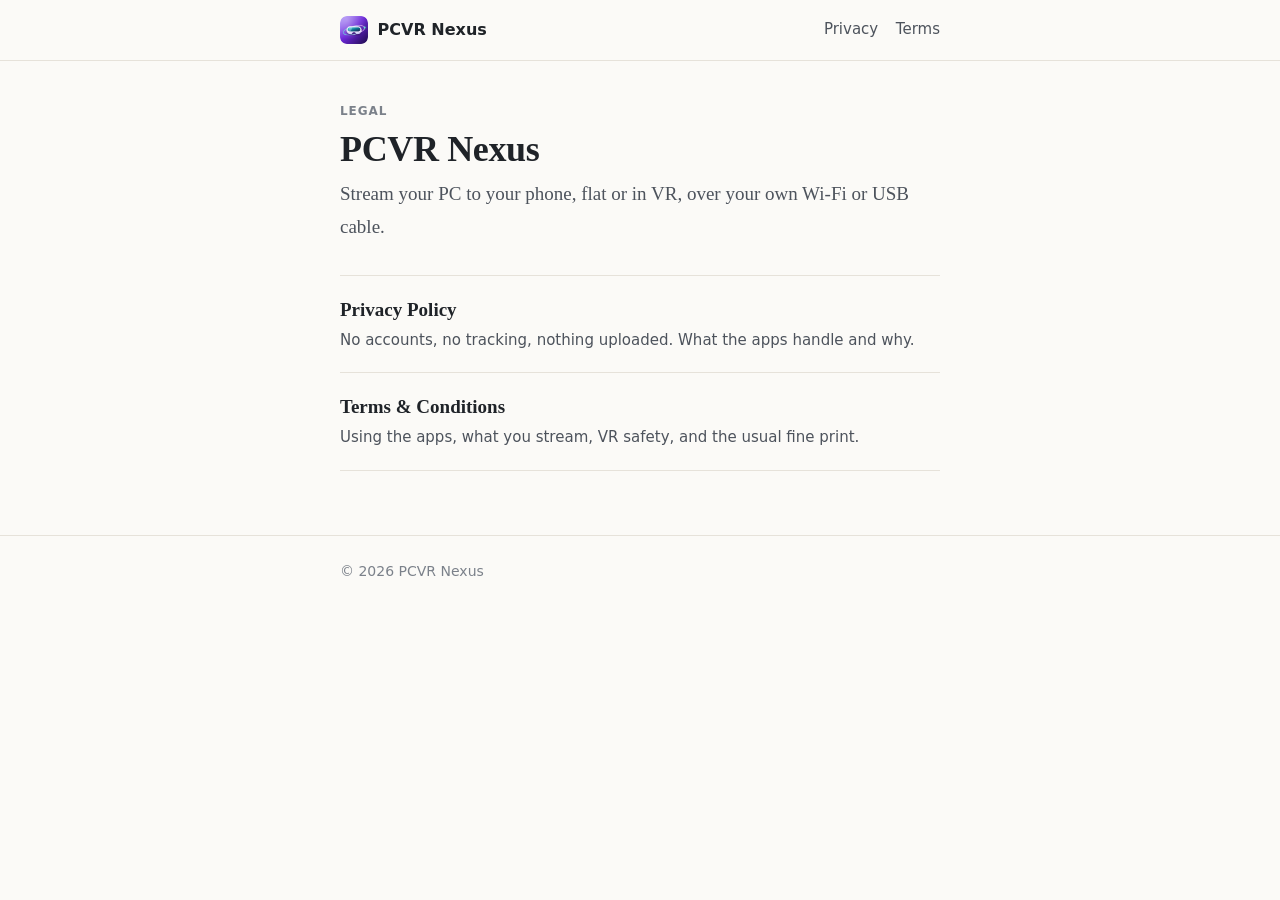
==== index.html @ 74814812 "Add files via upload" ====
<!DOCTYPE html>
<html lang="en">
<head>
  <meta charset="utf-8">
  <meta name="viewport" content="width=device-width, initial-scale=1">
  <title>PCVR Nexus · Legal</title>
  <meta name="description" content="Privacy Policy and Terms & Conditions for PCVR Nexus.">
  <link rel="icon" type="image/png" href="img/favicon.png">
  <link rel="stylesheet" href="css/style.css">
  <script src="js/main.js" defer></script>
</head>
<body>
  <header class="site-header">
    <div class="inner">
      <a class="brand" href="index.html"><img src="img/logo.png" alt="">PCVR Nexus</a>
      <nav class="site-nav" aria-label="Documents">
        <a href="privacy.html">Privacy</a>
        <a href="terms.html">Terms</a>
      </nav>
    </div>
  </header>

  <main>
    <p class="doc-kicker">Legal</p>
    <h1>PCVR Nexus</h1>
    <p class="lede">Stream your PC to your phone, flat or in VR, over your own Wi‑Fi or USB cable.</p>

    <ul class="doc-list">
      <li>
        <a href="privacy.html">
          <strong>Privacy Policy</strong>
          <span>No accounts, no tracking, nothing uploaded. What the apps handle and why.</span>
        </a>
      </li>
      <li>
        <a href="terms.html">
          <strong>Terms &amp; Conditions</strong>
          <span>Using the apps, what you stream, VR safety, and the usual fine print.</span>
        </a>
      </li>
    </ul>
  </main>

  <footer class="site-footer">
    <div class="inner">
      <span>© <span data-year>2026</span> PCVR Nexus</span>
    </div>
  </footer>
</body>
</html>
---- css/style.css ----
/* PCVR Nexus — legal pages. A plain reading layout: one column, a book-like serif for the text,
   a sans for the interface bits, and nothing that moves. */

:root {
  --paper: #fbfaf7;
  --ink: #1f2328;
  --ink-soft: #4d535c;
  --ink-faint: #7b818a;
  --rule: #e6e2da;
  --panel: #f3f0ea;
  --accent: #6d28d9;
  --accent-ink: #5b21b6;
  --mark: #fff4c2;

  --serif: "Charter", "Bitstream Charter", "Iowan Old Style", "Sitka Text", Cambria, Georgia, serif;
  --sans: system-ui, -apple-system, "Segoe UI", Roboto, "Helvetica Neue", Arial, sans-serif;

  --measure: 40rem;
}

* { box-sizing: border-box; }

html {
  background: var(--paper);
  color: var(--ink);
  -webkit-text-size-adjust: 100%;
  scroll-padding-top: 1.5rem;
}

body {
  margin: 0;
  font: 1.0625rem/1.7 var(--serif);
  background: var(--paper);
}

a { color: var(--accent-ink); text-underline-offset: 0.18em; text-decoration-thickness: 1px; }
a:hover { color: var(--accent); }
a:focus-visible { outline: 2px solid var(--accent); outline-offset: 2px; border-radius: 2px; }

/* ---- Site header ---- */
.site-header {
  border-bottom: 1px solid var(--rule);
}
.site-header .inner {
  max-width: var(--measure);
  margin: 0 auto;
  padding: 1rem 1.25rem;
  display: flex;
  align-items: center;
  gap: 1rem;
  font-family: var(--sans);
}
.brand {
  display: flex;
  align-items: center;
  gap: 0.6rem;
  color: var(--ink);
  text-decoration: none;
  font-weight: 600;
  font-size: 1rem;
}
.brand img { width: 28px; height: 28px; border-radius: 7px; }
.site-nav { margin-left: auto; display: flex; gap: 1.1rem; font-size: 0.9375rem; }
.site-nav a { color: var(--ink-soft); text-decoration: none; }
.site-nav a:hover { color: var(--ink); }
.site-nav a[aria-current="page"] { color: var(--ink); box-shadow: inset 0 -2px 0 var(--accent); }

/* ---- Document ---- */
main {
  max-width: var(--measure);
  margin: 0 auto;
  padding: 2.75rem 1.25rem 4rem;
}

.doc-kicker {
  font: 600 0.75rem/1 var(--sans);
  letter-spacing: 0.08em;
  text-transform: uppercase;
  color: var(--ink-faint);
  margin: 0 0 0.75rem;
}

h1 {
  font: 600 2.25rem/1.15 var(--serif);
  letter-spacing: -0.01em;
  margin: 0 0 0.5rem;
}

.doc-meta {
  font: 0.875rem/1.5 var(--sans);
  color: var(--ink-faint);
  margin: 0 0 2rem;
}

.lede { font-size: 1.1875rem; color: var(--ink-soft); margin: 0 0 2rem; }

/* "In short" box */
.summary {
  background: var(--panel);
  border-left: 3px solid var(--accent);
  padding: 1.1rem 1.35rem 1.1rem 1.25rem;
  margin: 0 0 2.25rem;
  border-radius: 0 6px 6px 0;
}
.summary h2 {
  font: 600 0.8125rem/1 var(--sans);
  letter-spacing: 0.06em;
  text-transform: uppercase;
  color: var(--ink-soft);
  margin: 0 0 0.75rem;
  counter-increment: none;
}
.summary h2::before { content: none; }
.summary ul { margin: 0; padding-left: 1.1rem; }
.summary li { margin: 0.3rem 0; }

/* Contents (filled in by js/main.js from the section headings) */
.toc {
  font-family: var(--sans);
  font-size: 0.9375rem;
  margin: 0 0 2.5rem;
  padding: 0 0 1.75rem;
  border-bottom: 1px solid var(--rule);
}
.toc[hidden] { display: none; }
.toc-title {
  font: 600 0.75rem/1 var(--sans);
  letter-spacing: 0.08em;
  text-transform: uppercase;
  color: var(--ink-faint);
  margin: 0 0 0.85rem;
}
.toc ol {
  margin: 0;
  padding: 0;
  list-style: none;
  columns: 2;
  column-gap: 2rem;
}
.toc li { margin: 0 0 0.4rem; break-inside: avoid; }
.toc a { color: var(--ink-soft); text-decoration: none; }
.toc a:hover { color: var(--accent-ink); text-decoration: underline; }
.toc .num { color: var(--ink-faint); font-variant-numeric: tabular-nums; margin-right: 0.4rem; }

/* Numbered sections */
.doc { counter-reset: section; }
.doc h2 {
  counter-increment: section;
  font: 600 1.375rem/1.3 var(--serif);
  margin: 2.75rem 0 0.75rem;
  position: relative;
}
.doc h2::before {
  content: counter(section) ".";
  font-family: var(--sans);
  font-size: 0.95rem;
  font-weight: 600;
  color: var(--ink-faint);
  margin-right: 0.55rem;
  font-variant-numeric: tabular-nums;
}
.doc h3 {
  font: 600 1.0625rem/1.4 var(--sans);
  margin: 1.75rem 0 0.4rem;
}
.doc p, .doc ul, .doc ol, .doc dl { margin: 0 0 1rem; }
.doc ul, .doc ol { padding-left: 1.25rem; }
.doc li { margin: 0.35rem 0; }
.doc li::marker { color: var(--ink-faint); }

/* Heading link that appears on hover ("#") */
.anchor {
  font-family: var(--sans);
  font-weight: 400;
  color: var(--ink-faint);
  text-decoration: none;
  margin-left: 0.4rem;
  opacity: 0;
  transition: opacity 0.15s;
}
.doc h2:hover .anchor, .anchor:focus { opacity: 1; }

/* Definition list used for "what the app handles" and permissions */
dl.facts { border-top: 1px solid var(--rule); }
dl.facts > div {
  display: grid;
  grid-template-columns: 11rem 1fr;
  gap: 1rem;
  padding: 0.85rem 0;
  border-bottom: 1px solid var(--rule);
}
dl.facts dt { font: 600 0.9375rem/1.5 var(--sans); }
dl.facts dd { margin: 0; }

.note {
  font: 0.9375rem/1.6 var(--sans);
  color: var(--ink-soft);
  background: var(--panel);
  padding: 0.8rem 1rem;
  border-radius: 6px;
}

/* Placeholders the owner must fill in before publishing */
mark.todo {
  background: var(--mark);
  color: inherit;
  padding: 0 0.2em;
  border-radius: 2px;
}

code {
  font: 0.875em/1 ui-monospace, "Cascadia Mono", Consolas, monospace;
  background: var(--panel);
  padding: 0.1em 0.35em;
  border-radius: 4px;
  overflow-wrap: anywhere;
}

/* Index page list */
.doc-list { list-style: none; padding: 0; margin: 2rem 0 0; border-top: 1px solid var(--rule); }
.doc-list li { border-bottom: 1px solid var(--rule); }
.doc-list a {
  display: block;
  padding: 1.1rem 0;
  text-decoration: none;
  color: var(--ink);
}
.doc-list a strong { display: block; font-size: 1.1875rem; font-weight: 600; }
.doc-list a span { font: 0.9375rem/1.5 var(--sans); color: var(--ink-soft); }
.doc-list a:hover strong { color: var(--accent-ink); }

/* ---- Footer ---- */
.site-footer {
  border-top: 1px solid var(--rule);
  font: 0.875rem/1.6 var(--sans);
  color: var(--ink-faint);
}
.site-footer .inner {
  max-width: var(--measure);
  margin: 0 auto;
  padding: 1.5rem 1.25rem 2.5rem;
  display: flex;
  flex-wrap: wrap;
  gap: 0.5rem 1.25rem;
}
.site-footer a { color: var(--ink-soft); }
.back-to-top { margin-left: auto; }

/* ---- Small screens ---- */
@media (max-width: 600px) {
  body { font-size: 1rem; }
  main { padding-top: 2rem; }
  h1 { font-size: 1.85rem; }
  .toc ol { columns: 1; }
  dl.facts > div { grid-template-columns: 1fr; gap: 0.2rem; }
  .site-nav { gap: 0.9rem; }
  .back-to-top { margin-left: 0; }
}

/* ---- Print: plain black on white, show link targets ---- */
@media print {
  html, body { background: #fff; color: #000; }
  .site-header, .site-footer, .toc, .anchor { display: none; }
  main { padding: 0; max-width: none; }
  .summary, .note { background: none; border: 1px solid #999; }
  .doc a[href^="http"]::after { content: " (" attr(href) ")"; font-size: 0.85em; }
}
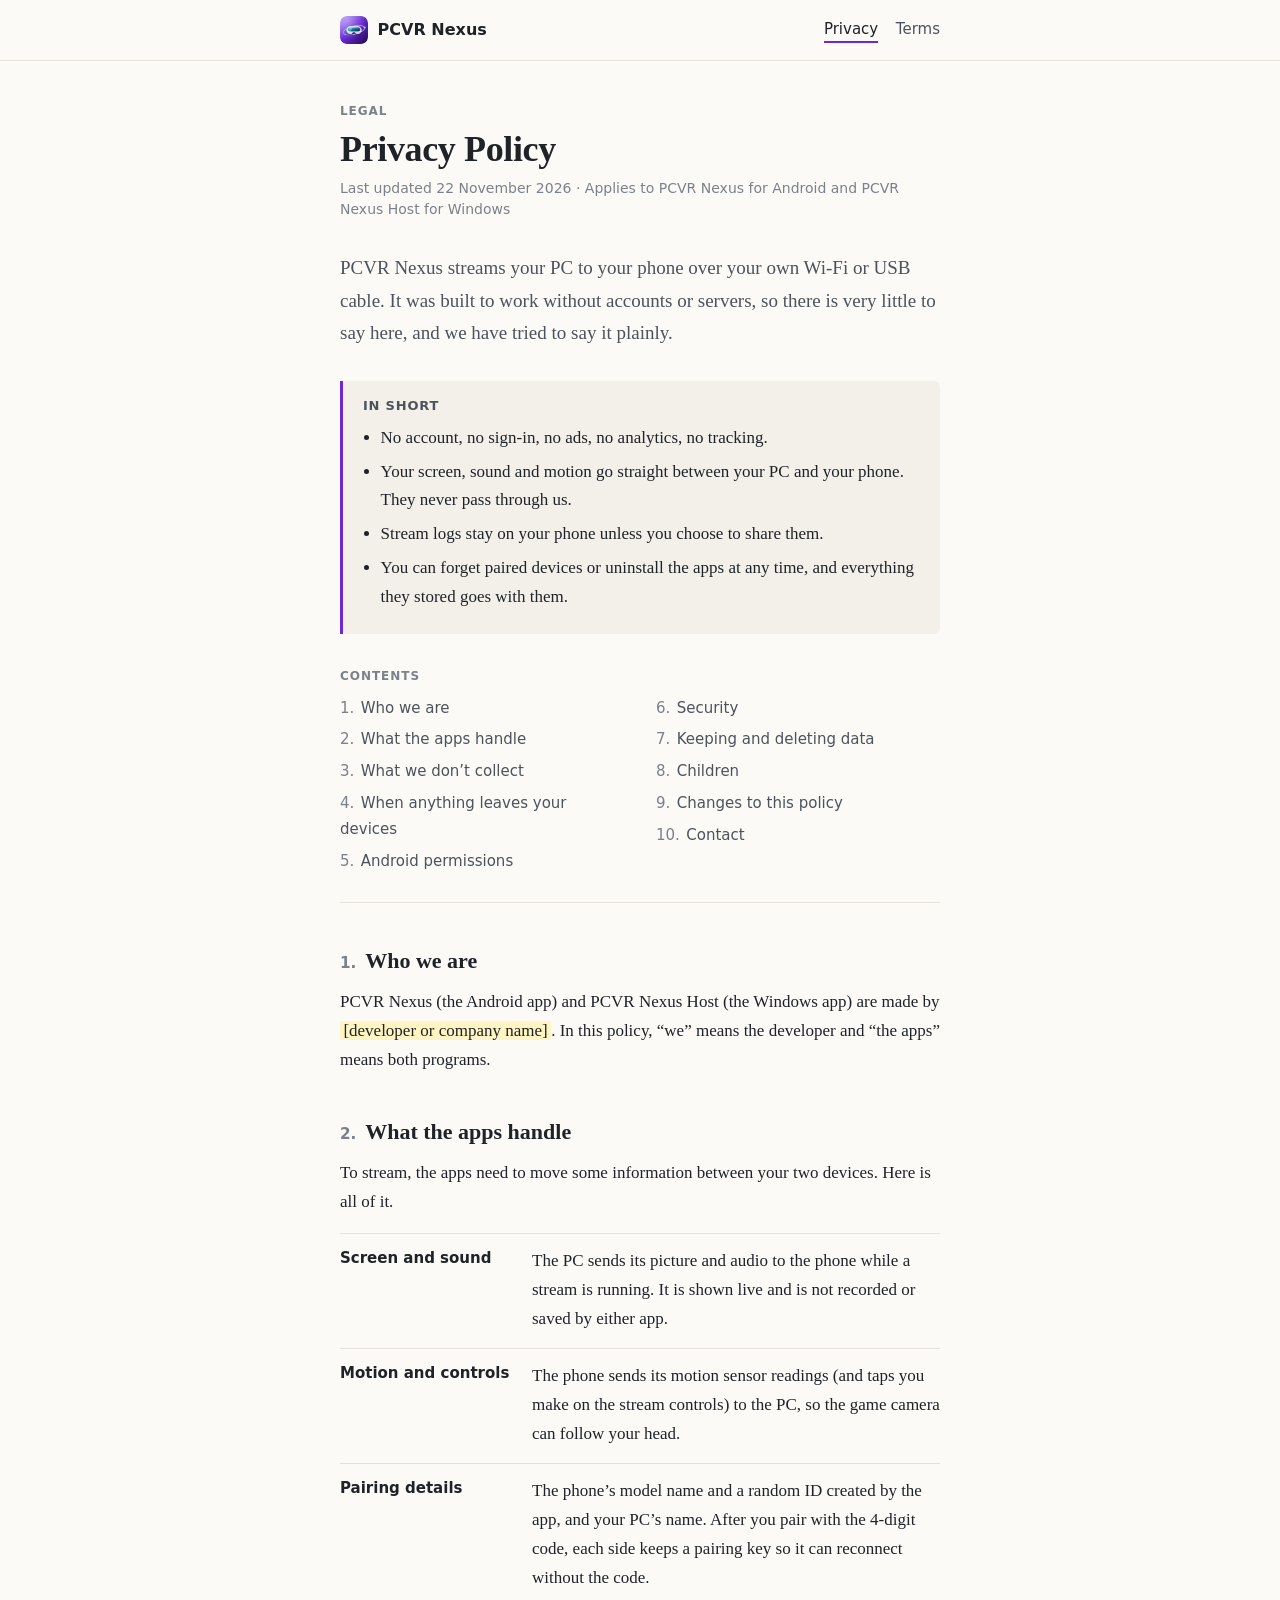
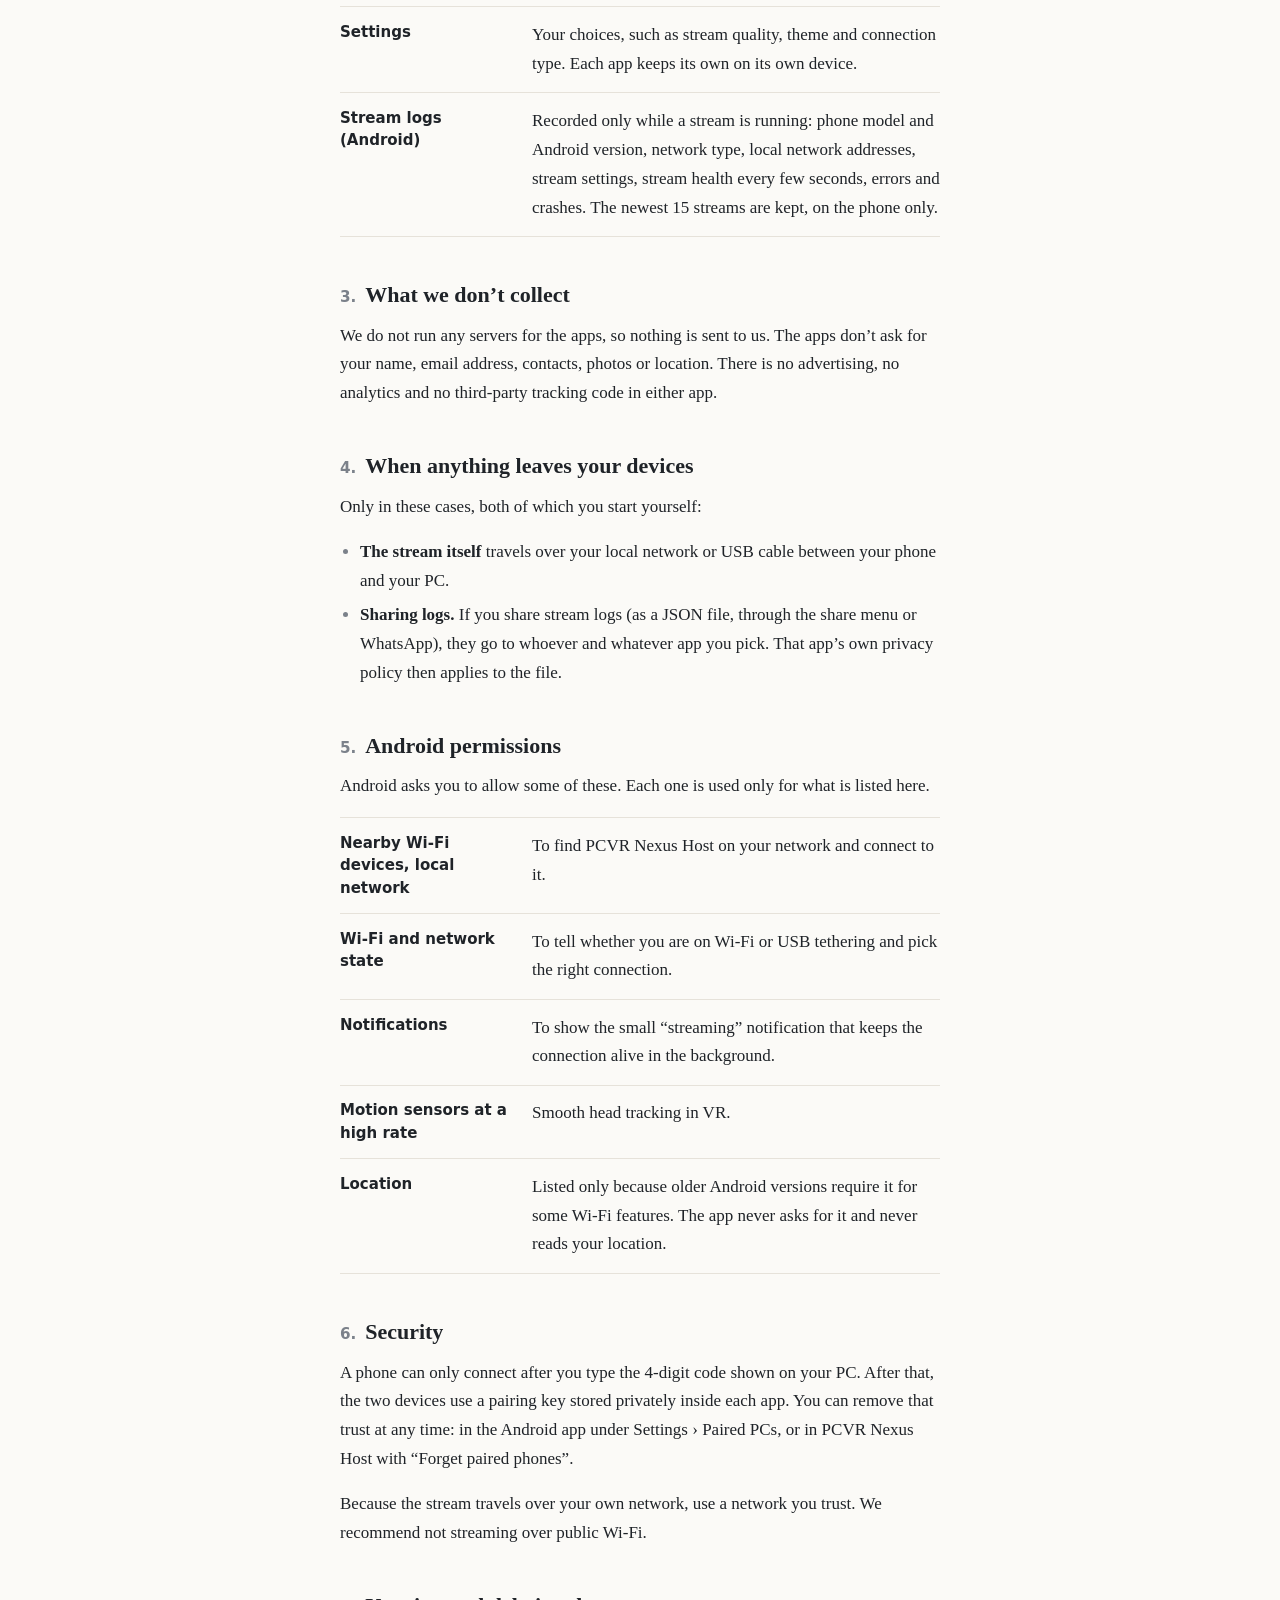
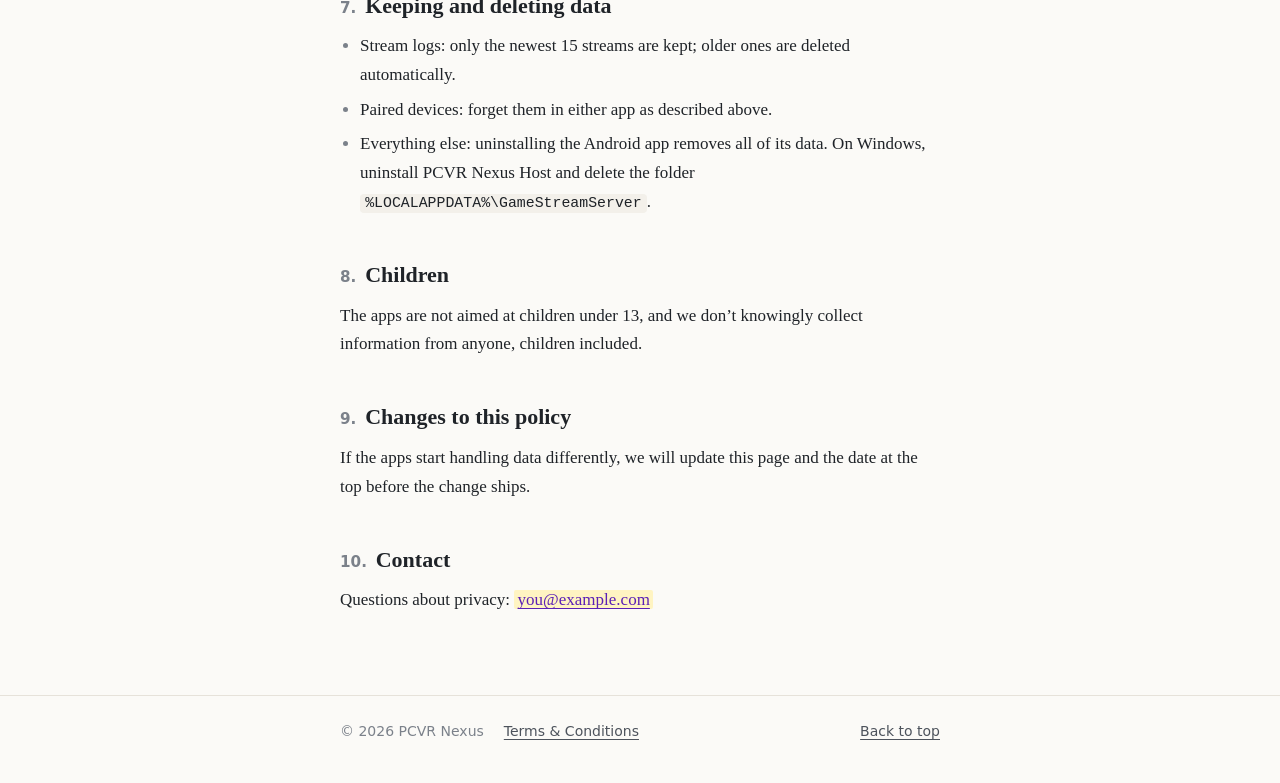
==== commit 7895f7ad: "Add files via upload" ====
--- a/index.html
+++ b/index.html
@@ -3,48 +3,17 @@
 <head>
   <meta charset="utf-8">
   <meta name="viewport" content="width=device-width, initial-scale=1">
-  <title>PCVR Nexus · Legal</title>
-  <meta name="description" content="Privacy Policy and Terms & Conditions for PCVR Nexus.">
+  <title>PCVR Nexus · Privacy Policy</title>
+  <!-- The site opens on the Privacy Policy. A meta refresh works everywhere, even without JS. -->
+  <meta http-equiv="refresh" content="0; url=privacy.html">
+  <link rel="canonical" href="privacy.html">
+  <meta name="robots" content="noindex">
   <link rel="icon" type="image/png" href="img/favicon.png">
   <link rel="stylesheet" href="css/style.css">
-  <script src="js/main.js" defer></script>
 </head>
 <body>
-  <header class="site-header">
-    <div class="inner">
-      <a class="brand" href="index.html"><img src="img/logo.png" alt="">PCVR Nexus</a>
-      <nav class="site-nav" aria-label="Documents">
-        <a href="privacy.html">Privacy</a>
-        <a href="terms.html">Terms</a>
-      </nav>
-    </div>
-  </header>
-
   <main>
-    <p class="doc-kicker">Legal</p>
-    <h1>PCVR Nexus</h1>
-    <p class="lede">Stream your PC to your phone, flat or in VR, over your own Wi‑Fi or USB cable.</p>
-
-    <ul class="doc-list">
-      <li>
-        <a href="privacy.html">
-          <strong>Privacy Policy</strong>
-          <span>No accounts, no tracking, nothing uploaded. What the apps handle and why.</span>
-        </a>
-      </li>
-      <li>
-        <a href="terms.html">
-          <strong>Terms &amp; Conditions</strong>
-          <span>Using the apps, what you stream, VR safety, and the usual fine print.</span>
-        </a>
-      </li>
-    </ul>
+    <p class="lede">Opening the <a href="privacy.html">Privacy Policy</a>…</p>
   </main>
-
-  <footer class="site-footer">
-    <div class="inner">
-      <span>© <span data-year>2026</span> PCVR Nexus</span>
-    </div>
-  </footer>
 </body>
 </html>
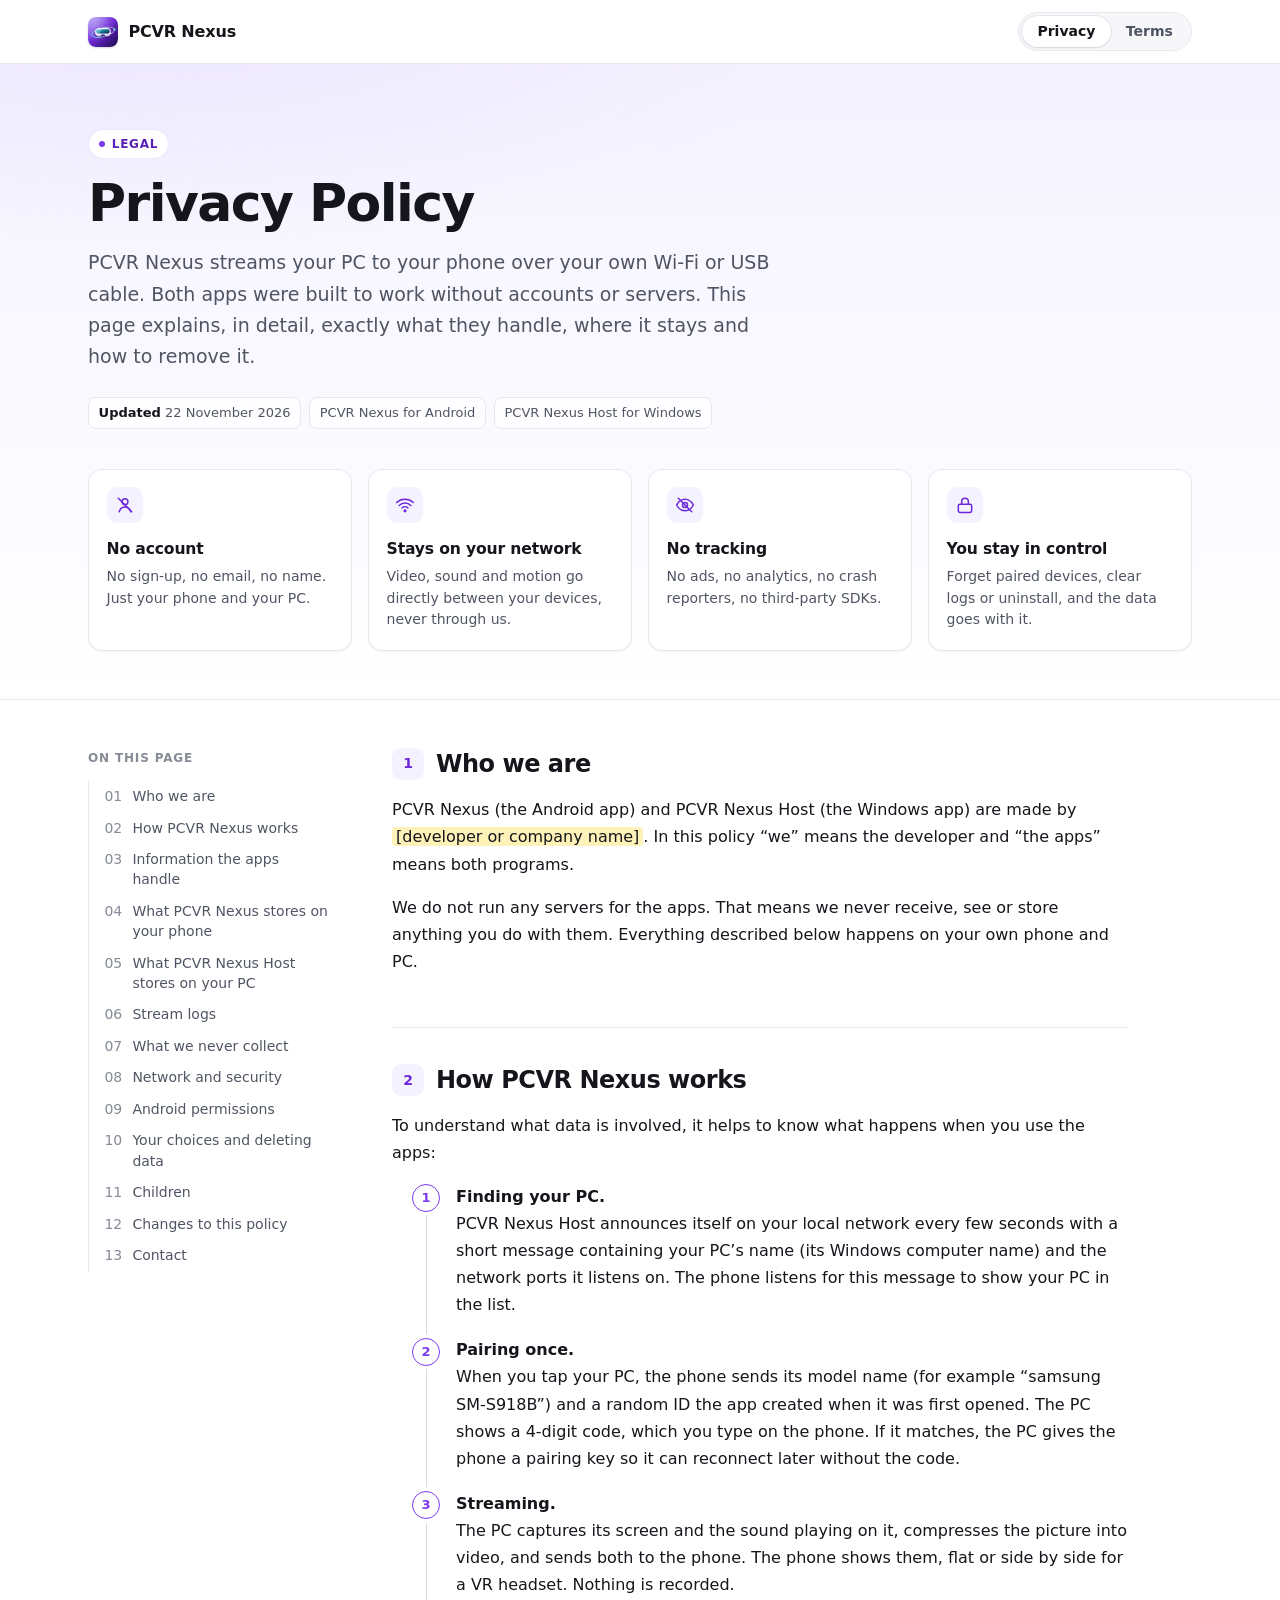
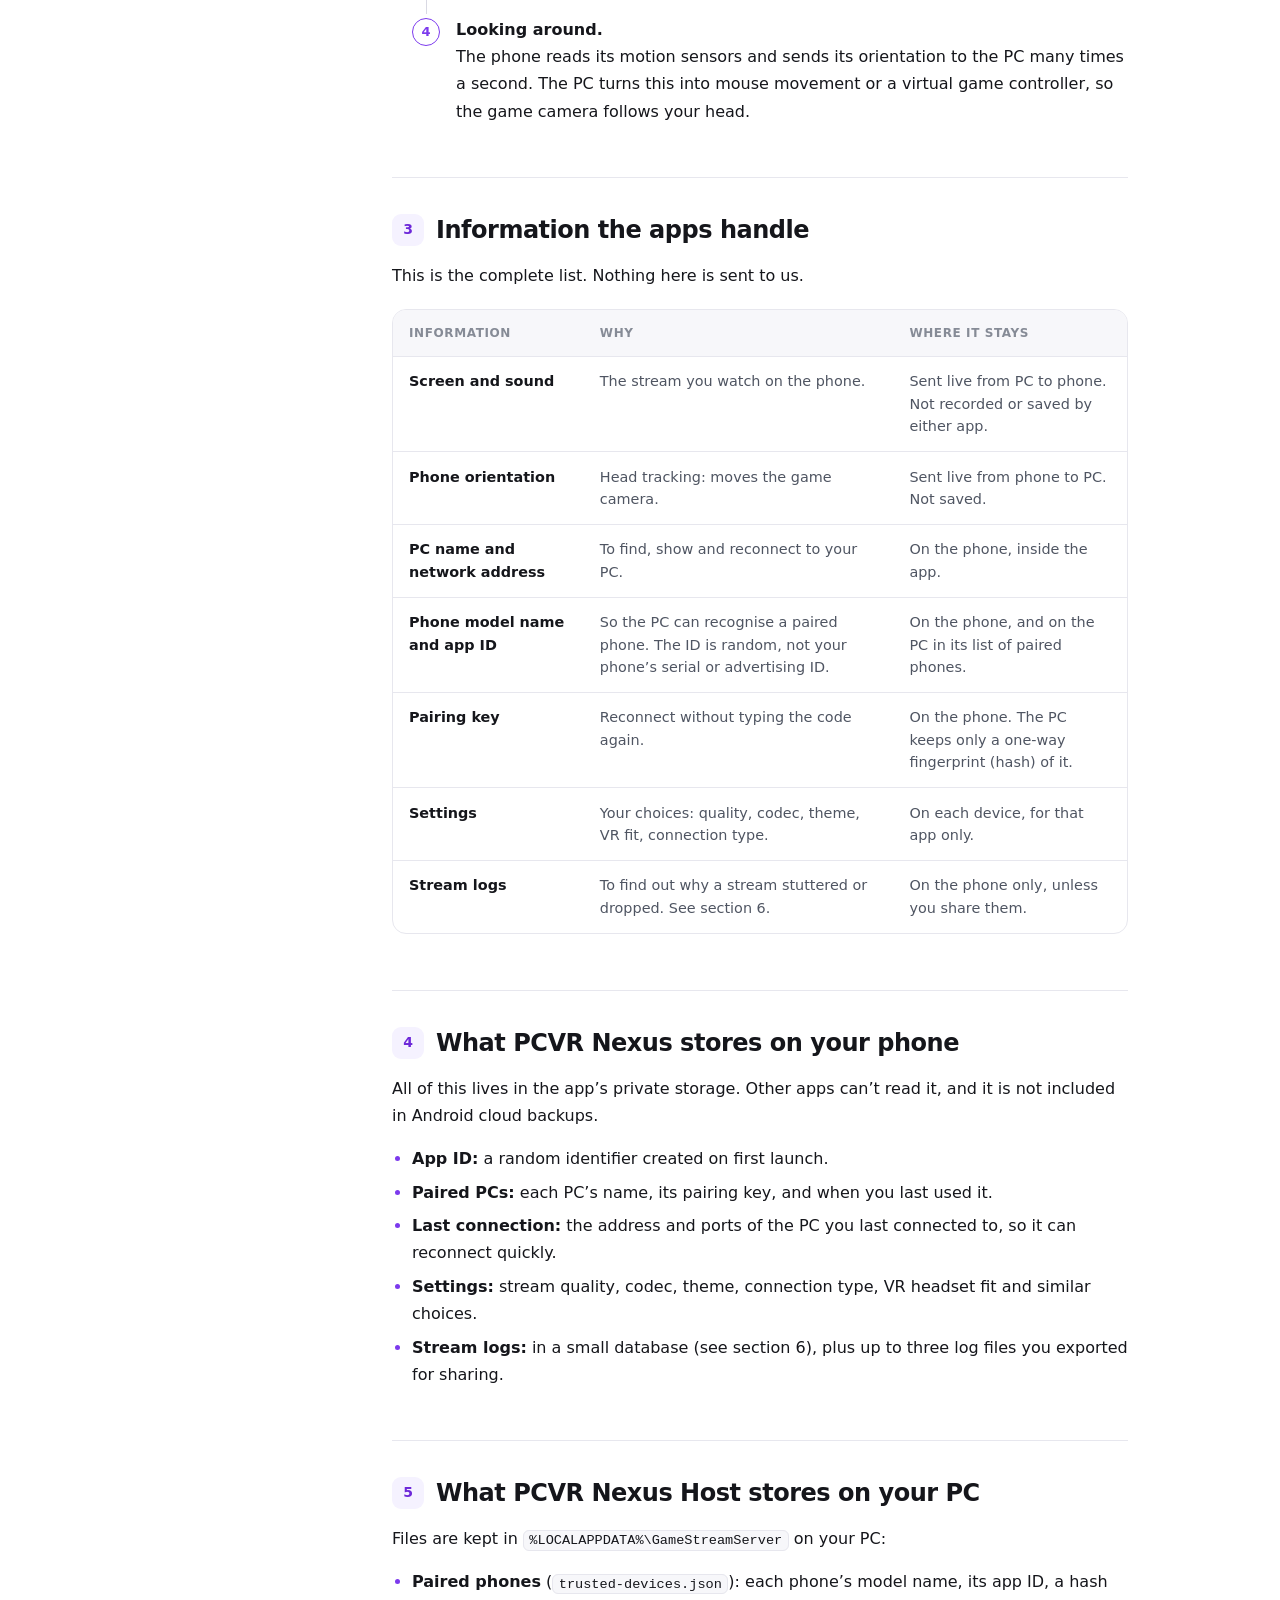
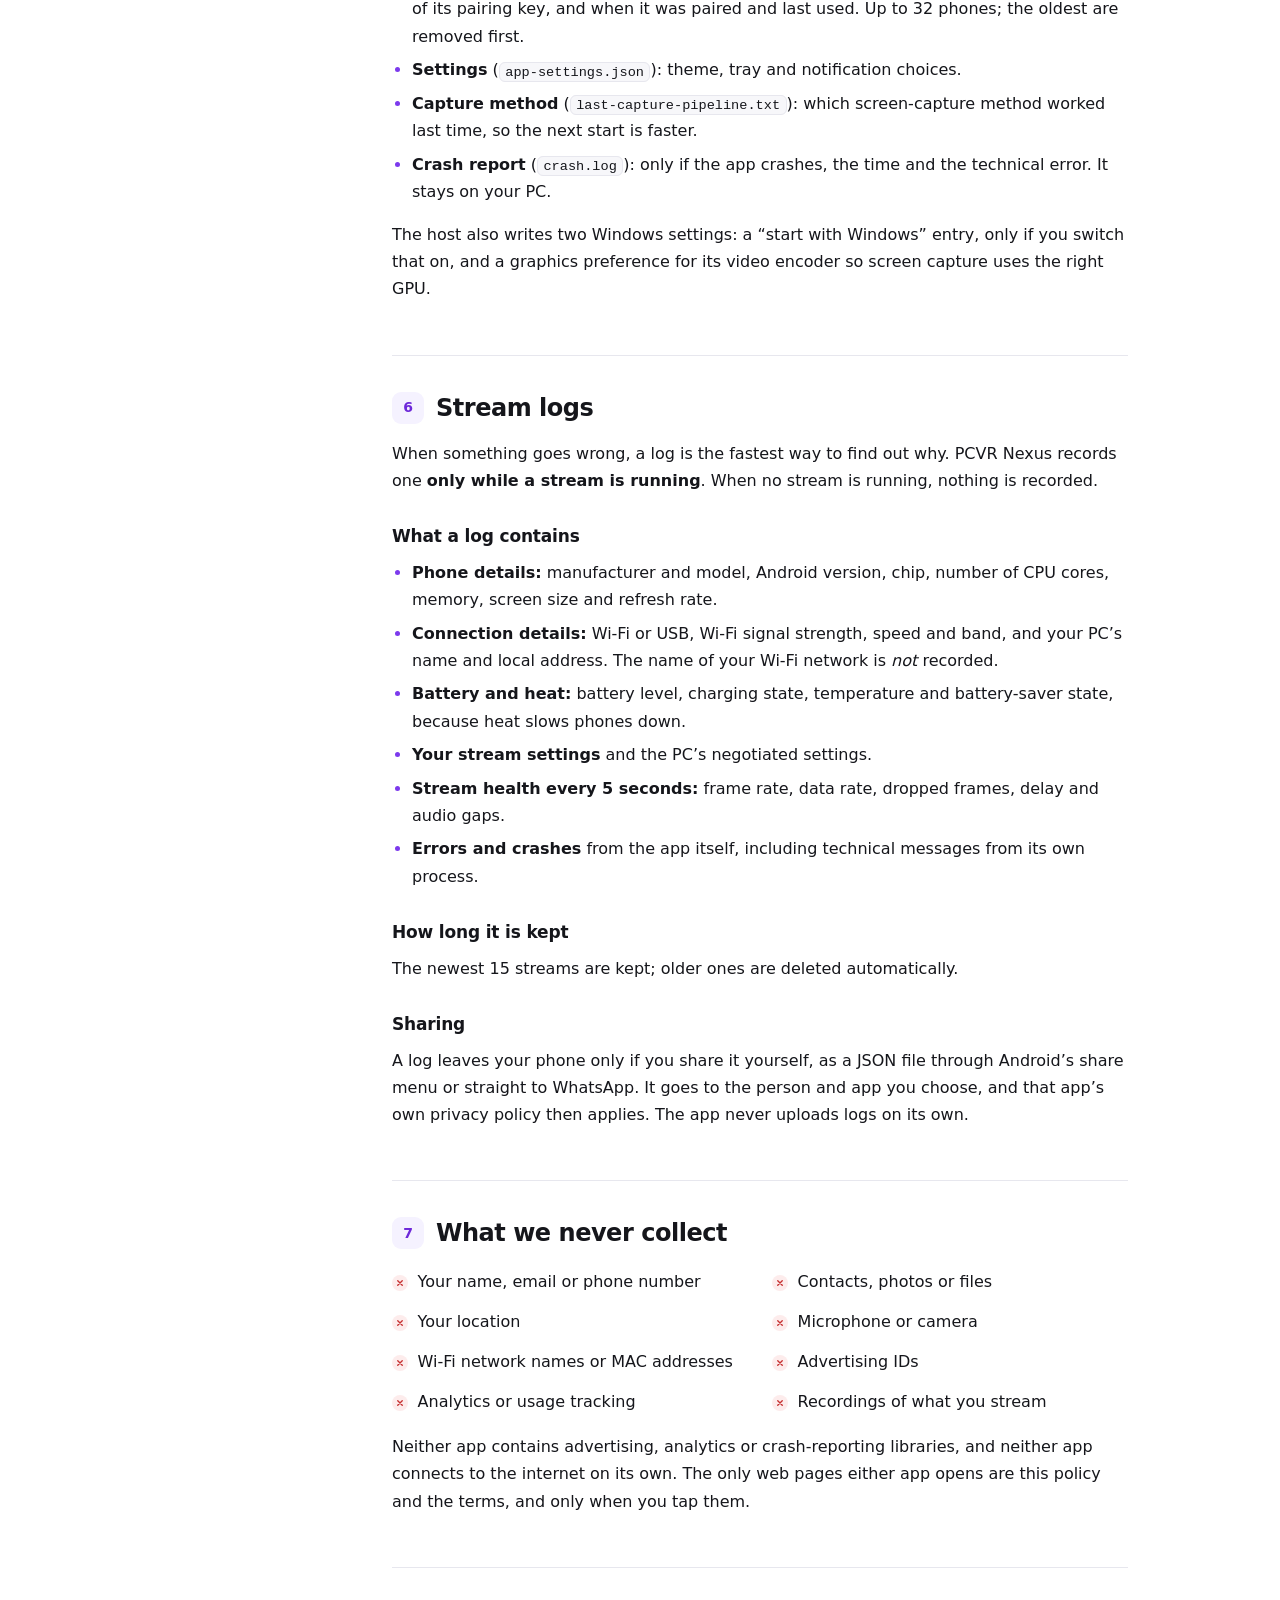
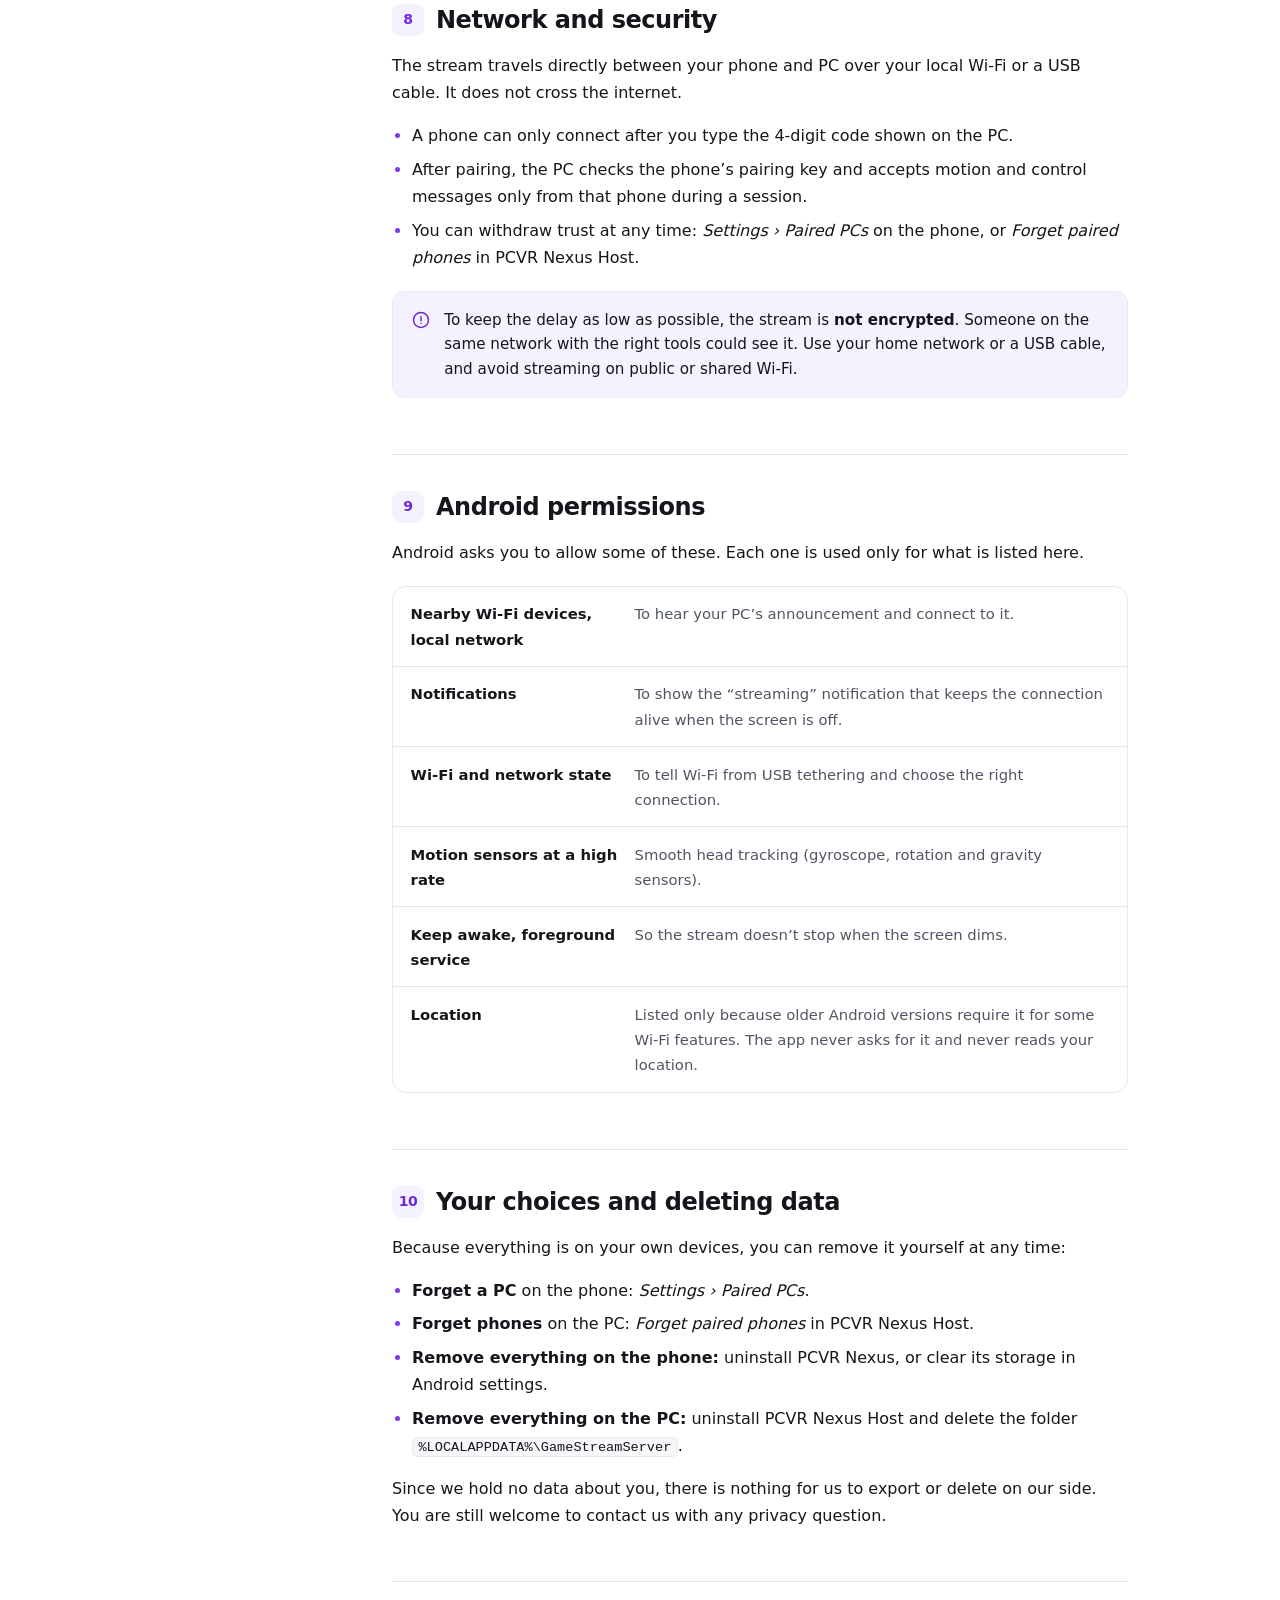
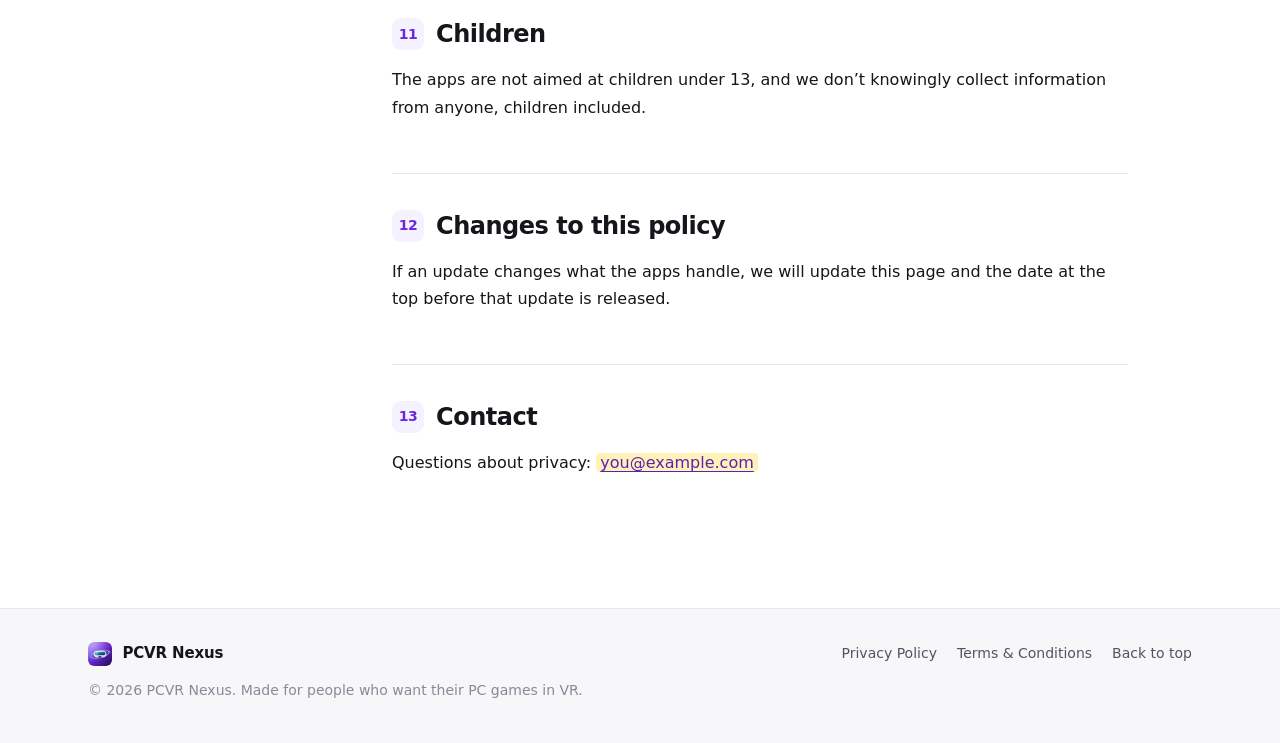
==== commit c1d9847b: "Add files via upload" ====
--- a/index.html
+++ b/index.html
@@ -9,7 +9,7 @@
   <link rel="canonical" href="privacy.html">
   <meta name="robots" content="noindex">
   <link rel="icon" type="image/png" href="img/favicon.png">
-  <link rel="stylesheet" href="css/style.css">
+  <link rel="stylesheet" href="css/style.css?v=2">
 </head>
 <body>
   <main>
--- a/css/style.css
+++ b/css/style.css
@@ -1,267 +1,472 @@
-/* PCVR Nexus — legal pages. A plain reading layout: one column, a book-like serif for the text,
-   a sans for the interface bits, and nothing that moves. */
+/* PCVR Nexus — Privacy Policy & Terms.
+   White, calm and readable: a soft tinted hero, key points as cards, a sticky "On this page"
+   column on wide screens, and tables that turn into stacked cards on phones. System fonts only
+   (no web-font requests, which suits a privacy page). */
 
 :root {
-  --paper: #fbfaf7;
-  --ink: #1f2328;
-  --ink-soft: #4d535c;
-  --ink-faint: #7b818a;
-  --rule: #e6e2da;
-  --panel: #f3f0ea;
+  --bg: #ffffff;
+  --bg-soft: #f7f7fa;
+  --tint: #f5f2ff;
+  --tint-strong: #ece6ff;
+  --ink: #15161b;
+  --ink-2: #4f5562;
+  --ink-3: #868b96;
+  --line: #e7e7ee;
+  --line-strong: #d9d9e3;
   --accent: #6d28d9;
+  --accent-2: #7c3aed;
   --accent-ink: #5b21b6;
-  --mark: #fff4c2;
-
-  --serif: "Charter", "Bitstream Charter", "Iowan Old Style", "Sitka Text", Cambria, Georgia, serif;
-  --sans: system-ui, -apple-system, "Segoe UI", Roboto, "Helvetica Neue", Arial, sans-serif;
-
-  --measure: 40rem;
-}
-
-* { box-sizing: border-box; }
+  --amber-bg: #fff8eb;
+  --amber-line: #f3dcae;
+  --amber-ink: #7a4b05;
+  --todo: #fff2b8;
+
+  --sans: "Inter", system-ui, -apple-system, "Segoe UI", Roboto, "Helvetica Neue", Arial, sans-serif;
+  --mono: ui-monospace, "Cascadia Mono", "SF Mono", Consolas, monospace;
+
+  --wrap: 72rem;
+  --radius: 14px;
+  --header-h: 64px;
+}
+
+*, *::before, *::after { box-sizing: border-box; }
 
 html {
-  background: var(--paper);
+  background: var(--bg);
   color: var(--ink);
   -webkit-text-size-adjust: 100%;
-  scroll-padding-top: 1.5rem;
-}
+  scroll-padding-top: calc(var(--header-h) + 20px);
+  scroll-behavior: smooth;
+}
+@media (prefers-reduced-motion: reduce) { html { scroll-behavior: auto; } }
 
 body {
   margin: 0;
-  font: 1.0625rem/1.7 var(--serif);
-  background: var(--paper);
-}
-
-a { color: var(--accent-ink); text-underline-offset: 0.18em; text-decoration-thickness: 1px; }
+  font: 400 1rem/1.7 var(--sans);
+  background: var(--bg);
+  -webkit-font-smoothing: antialiased;
+}
+
+a { color: var(--accent-ink); text-decoration-thickness: 1px; text-underline-offset: 0.2em; }
 a:hover { color: var(--accent); }
-a:focus-visible { outline: 2px solid var(--accent); outline-offset: 2px; border-radius: 2px; }
-
-/* ---- Site header ---- */
+:focus-visible { outline: 2px solid var(--accent-2); outline-offset: 2px; border-radius: 4px; }
+
+.wrap { max-width: var(--wrap); margin: 0 auto; padding: 0 1.5rem; }
+
+/* ---------- Header ---------- */
 .site-header {
-  border-bottom: 1px solid var(--rule);
-}
-.site-header .inner {
-  max-width: var(--measure);
-  margin: 0 auto;
-  padding: 1rem 1.25rem;
+  position: sticky;
+  top: 0;
+  z-index: 10;
+  height: var(--header-h);
+  background: rgba(255, 255, 255, 0.94);
+  border-bottom: 1px solid var(--line);
+}
+.header-inner { height: 100%; display: flex; align-items: center; gap: 1rem; }
+
+.brand {
+  display: inline-flex;
+  align-items: center;
+  gap: 0.65rem;
+  color: var(--ink);
+  text-decoration: none;
+  font-weight: 650;
+  font-size: 1rem;
+  letter-spacing: -0.01em;
+}
+.brand img { width: 30px; height: 30px; border-radius: 8px; box-shadow: 0 1px 2px rgba(20, 10, 60, 0.18); }
+
+/* Privacy | Terms switch */
+.doc-switch {
+  margin-left: auto;
+  display: inline-flex;
+  padding: 3px;
+  background: var(--bg-soft);
+  border: 1px solid var(--line);
+  border-radius: 999px;
+}
+.doc-switch a {
+  padding: 0.35rem 0.95rem;
+  border-radius: 999px;
+  font-size: 0.875rem;
+  font-weight: 550;
+  color: var(--ink-2);
+  text-decoration: none;
+  line-height: 1.4;
+}
+.doc-switch a:hover { color: var(--ink); }
+.doc-switch a[aria-current="page"] {
+  background: var(--bg);
+  color: var(--ink);
+  box-shadow: 0 1px 2px rgba(16, 16, 32, 0.08), 0 0 0 1px var(--line);
+}
+
+/* ---------- Hero ---------- */
+.hero {
+  position: relative;
+  border-bottom: 1px solid var(--line);
+  background:
+    radial-gradient(60rem 22rem at 12% -10%, var(--tint-strong) 0%, rgba(236, 230, 255, 0) 70%),
+    linear-gradient(180deg, var(--tint) 0%, var(--bg) 100%);
+  padding: 4rem 0 3rem;
+}
+
+.chip {
+  display: inline-flex;
+  align-items: center;
+  gap: 0.4rem;
+  padding: 0.25rem 0.65rem;
+  border-radius: 999px;
+  background: var(--bg);
+  border: 1px solid var(--tint-strong);
+  color: var(--accent-ink);
+  font-size: 0.75rem;
+  font-weight: 650;
+  letter-spacing: 0.06em;
+  text-transform: uppercase;
+}
+.chip::before {
+  content: "";
+  width: 6px;
+  height: 6px;
+  border-radius: 50%;
+  background: var(--accent-2);
+}
+
+h1 {
+  font-size: clamp(2.2rem, 4.5vw, 3.25rem);
+  line-height: 1.08;
+  letter-spacing: -0.03em;
+  font-weight: 700;
+  margin: 1rem 0 1rem;
+}
+
+.lede {
+  max-width: 44rem;
+  font-size: 1.1875rem;
+  line-height: 1.65;
+  color: var(--ink-2);
+  margin: 0 0 1.5rem;
+}
+
+.meta {
+  list-style: none;
+  padding: 0;
+  margin: 0 0 2.5rem;
+  display: flex;
+  flex-wrap: wrap;
+  gap: 0.5rem;
+}
+.meta li {
+  font-size: 0.8125rem;
+  color: var(--ink-2);
+  background: rgba(255, 255, 255, 0.75);
+  border: 1px solid var(--line);
+  border-radius: 8px;
+  padding: 0.25rem 0.6rem;
+}
+.meta li strong { color: var(--ink); font-weight: 600; }
+
+/* Key points */
+.highlights {
+  list-style: none;
+  padding: 0;
+  margin: 0;
+  display: grid;
+  grid-template-columns: repeat(4, minmax(0, 1fr));
+  gap: 1rem;
+}
+.highlights li {
+  background: var(--bg);
+  border: 1px solid var(--line);
+  border-radius: var(--radius);
+  padding: 1.1rem 1.1rem 1.2rem;
+  box-shadow: 0 1px 2px rgba(16, 16, 32, 0.04);
+}
+.hl-icon {
+  width: 36px;
+  height: 36px;
+  border-radius: 10px;
+  display: grid;
+  place-items: center;
+  background: var(--tint);
+  color: var(--accent);
+  margin-bottom: 0.8rem;
+}
+.hl-icon svg { width: 20px; height: 20px; }
+.highlights strong { display: block; font-size: 0.975rem; font-weight: 650; margin-bottom: 0.2rem; letter-spacing: -0.01em; }
+.highlights li > span:not(.hl-icon) { display: block; font-size: 0.875rem; line-height: 1.55; color: var(--ink-2); }
+
+/* ---------- Body layout ---------- */
+.layout {
+  display: grid;
+  grid-template-columns: 15rem minmax(0, 1fr);
+  gap: 4rem;
+  padding-top: 3rem;
+  padding-bottom: 5rem;
+}
+
+.sidebar { position: relative; }
+.toc {
+  position: sticky;
+  top: calc(var(--header-h) + 1.75rem);
+  max-height: calc(100vh - var(--header-h) - 3rem);
+  overflow-y: auto;
+}
+.toc[hidden] { display: none; }
+.toc-title {
+  font-size: 0.75rem;
+  font-weight: 650;
+  letter-spacing: 0.07em;
+  text-transform: uppercase;
+  color: var(--ink-3);
+  margin: 0 0 0.75rem;
+}
+.toc ol { list-style: none; margin: 0; padding: 0; border-left: 1px solid var(--line); }
+.toc li { margin: 0; }
+.toc a {
+  display: flex;
+  gap: 0.55rem;
+  padding: 0.35rem 0 0.35rem 0.9rem;
+  margin-left: -1px;
+  border-left: 2px solid transparent;
+  color: var(--ink-2);
+  text-decoration: none;
+  font-size: 0.875rem;
+  line-height: 1.45;
+}
+.toc a:hover { color: var(--ink); }
+.toc a[aria-current="true"] { color: var(--accent-ink); border-left-color: var(--accent-2); font-weight: 550; }
+.toc .num { color: var(--ink-3); font-variant-numeric: tabular-nums; min-width: 1.2rem; }
+.toc a[aria-current="true"] .num { color: var(--accent-2); }
+
+/* ---------- Article ---------- */
+.doc { max-width: 46rem; counter-reset: section; }
+.doc > section { padding-bottom: 2.25rem; margin-bottom: 2.25rem; border-bottom: 1px solid var(--line); }
+.doc > section:last-child { border-bottom: 0; margin-bottom: 0; }
+
+.doc h2 {
+  counter-increment: section;
   display: flex;
   align-items: center;
-  gap: 1rem;
-  font-family: var(--sans);
-}
-.brand {
-  display: flex;
-  align-items: center;
-  gap: 0.6rem;
-  color: var(--ink);
+  gap: 0.75rem;
+  font-size: 1.5rem;
+  line-height: 1.25;
+  letter-spacing: -0.02em;
+  font-weight: 700;
+  margin: 0 0 1rem;
+}
+.doc h2::before {
+  content: counter(section);
+  flex: none;
+  width: 2rem;
+  height: 2rem;
+  display: grid;
+  place-items: center;
+  border-radius: 9px;
+  background: var(--tint);
+  color: var(--accent);
+  font-size: 0.875rem;
+  font-weight: 700;
+  font-variant-numeric: tabular-nums;
+}
+.doc h3 {
+  font-size: 1.0625rem;
+  font-weight: 650;
+  letter-spacing: -0.01em;
+  margin: 1.75rem 0 0.5rem;
+}
+.doc p, .doc ul, .doc ol { margin: 0 0 1rem; color: var(--ink); }
+.doc ul, .doc ol { padding-left: 1.25rem; }
+.doc li { margin: 0.4rem 0; }
+.doc li::marker { color: var(--accent-2); }
+.doc strong { font-weight: 650; }
+.muted { color: var(--ink-2); }
+
+.anchor {
+  margin-left: auto;
+  font-weight: 500;
+  font-size: 1rem;
+  color: var(--ink-3);
   text-decoration: none;
-  font-weight: 600;
-  font-size: 1rem;
-}
-.brand img { width: 28px; height: 28px; border-radius: 7px; }
-.site-nav { margin-left: auto; display: flex; gap: 1.1rem; font-size: 0.9375rem; }
-.site-nav a { color: var(--ink-soft); text-decoration: none; }
-.site-nav a:hover { color: var(--ink); }
-.site-nav a[aria-current="page"] { color: var(--ink); box-shadow: inset 0 -2px 0 var(--accent); }
-
-/* ---- Document ---- */
-main {
-  max-width: var(--measure);
-  margin: 0 auto;
-  padding: 2.75rem 1.25rem 4rem;
-}
-
-.doc-kicker {
-  font: 600 0.75rem/1 var(--sans);
-  letter-spacing: 0.08em;
-  text-transform: uppercase;
-  color: var(--ink-faint);
-  margin: 0 0 0.75rem;
-}
-
-h1 {
-  font: 600 2.25rem/1.15 var(--serif);
-  letter-spacing: -0.01em;
-  margin: 0 0 0.5rem;
-}
-
-.doc-meta {
-  font: 0.875rem/1.5 var(--sans);
-  color: var(--ink-faint);
-  margin: 0 0 2rem;
-}
-
-.lede { font-size: 1.1875rem; color: var(--ink-soft); margin: 0 0 2rem; }
-
-/* "In short" box */
-.summary {
-  background: var(--panel);
-  border-left: 3px solid var(--accent);
-  padding: 1.1rem 1.35rem 1.1rem 1.25rem;
-  margin: 0 0 2.25rem;
-  border-radius: 0 6px 6px 0;
-}
-.summary h2 {
-  font: 600 0.8125rem/1 var(--sans);
-  letter-spacing: 0.06em;
-  text-transform: uppercase;
-  color: var(--ink-soft);
-  margin: 0 0 0.75rem;
-  counter-increment: none;
-}
-.summary h2::before { content: none; }
-.summary ul { margin: 0; padding-left: 1.1rem; }
-.summary li { margin: 0.3rem 0; }
-
-/* Contents (filled in by js/main.js from the section headings) */
-.toc {
-  font-family: var(--sans);
-  font-size: 0.9375rem;
-  margin: 0 0 2.5rem;
-  padding: 0 0 1.75rem;
-  border-bottom: 1px solid var(--rule);
-}
-.toc[hidden] { display: none; }
-.toc-title {
-  font: 600 0.75rem/1 var(--sans);
-  letter-spacing: 0.08em;
-  text-transform: uppercase;
-  color: var(--ink-faint);
-  margin: 0 0 0.85rem;
-}
-.toc ol {
-  margin: 0;
-  padding: 0;
-  list-style: none;
-  columns: 2;
-  column-gap: 2rem;
-}
-.toc li { margin: 0 0 0.4rem; break-inside: avoid; }
-.toc a { color: var(--ink-soft); text-decoration: none; }
-.toc a:hover { color: var(--accent-ink); text-decoration: underline; }
-.toc .num { color: var(--ink-faint); font-variant-numeric: tabular-nums; margin-right: 0.4rem; }
-
-/* Numbered sections */
-.doc { counter-reset: section; }
-.doc h2 {
-  counter-increment: section;
-  font: 600 1.375rem/1.3 var(--serif);
-  margin: 2.75rem 0 0.75rem;
-  position: relative;
-}
-.doc h2::before {
-  content: counter(section) ".";
-  font-family: var(--sans);
-  font-size: 0.95rem;
-  font-weight: 600;
-  color: var(--ink-faint);
-  margin-right: 0.55rem;
-  font-variant-numeric: tabular-nums;
-}
-.doc h3 {
-  font: 600 1.0625rem/1.4 var(--sans);
-  margin: 1.75rem 0 0.4rem;
-}
-.doc p, .doc ul, .doc ol, .doc dl { margin: 0 0 1rem; }
-.doc ul, .doc ol { padding-left: 1.25rem; }
-.doc li { margin: 0.35rem 0; }
-.doc li::marker { color: var(--ink-faint); }
-
-/* Heading link that appears on hover ("#") */
-.anchor {
-  font-family: var(--sans);
-  font-weight: 400;
-  color: var(--ink-faint);
-  text-decoration: none;
-  margin-left: 0.4rem;
   opacity: 0;
   transition: opacity 0.15s;
 }
 .doc h2:hover .anchor, .anchor:focus { opacity: 1; }
 
-/* Definition list used for "what the app handles" and permissions */
-dl.facts { border-top: 1px solid var(--rule); }
-dl.facts > div {
+/* How it works: numbered flow */
+.flow { list-style: none; padding: 0; margin: 1.25rem 0 1rem; counter-reset: step; }
+.flow li {
+  counter-increment: step;
+  position: relative;
+  padding: 0 0 1.1rem 2.75rem;
+  margin: 0;
+}
+.flow li::before {
+  content: counter(step);
+  position: absolute;
+  left: 0;
+  top: 0.1rem;
+  width: 1.75rem;
+  height: 1.75rem;
+  border-radius: 50%;
+  border: 1.5px solid var(--accent-2);
+  color: var(--accent-2);
   display: grid;
-  grid-template-columns: 11rem 1fr;
-  gap: 1rem;
-  padding: 0.85rem 0;
-  border-bottom: 1px solid var(--rule);
-}
-dl.facts dt { font: 600 0.9375rem/1.5 var(--sans); }
-dl.facts dd { margin: 0; }
-
-.note {
-  font: 0.9375rem/1.6 var(--sans);
-  color: var(--ink-soft);
-  background: var(--panel);
-  padding: 0.8rem 1rem;
+  place-items: center;
+  font-size: 0.8125rem;
+  font-weight: 700;
+  background: var(--bg);
+}
+.flow li::after {
+  content: "";
+  position: absolute;
+  left: calc(0.875rem - 0.5px);
+  top: 2.05rem;
+  bottom: 0.15rem;
+  width: 1px;
+  background: var(--line-strong);
+}
+.flow li:last-child { padding-bottom: 0; }
+.flow li:last-child::after { content: none; }
+.flow strong { display: block; }
+
+/* Data table (becomes cards on phones) */
+.table-wrap { margin: 1.25rem 0 1.25rem; border: 1px solid var(--line); border-radius: var(--radius); overflow: hidden; }
+table.data { width: 100%; border-collapse: collapse; font-size: 0.9rem; line-height: 1.55; }
+table.data th, table.data td { text-align: left; vertical-align: top; padding: 0.85rem 1rem; }
+table.data thead th {
+  background: var(--bg-soft);
+  font-size: 0.75rem;
+  font-weight: 650;
+  letter-spacing: 0.05em;
+  text-transform: uppercase;
+  color: var(--ink-3);
+  border-bottom: 1px solid var(--line);
+}
+table.data tbody tr + tr td, table.data tbody tr + tr th { border-top: 1px solid var(--line); }
+table.data tbody th { font-weight: 650; width: 26%; }
+table.data td { color: var(--ink-2); }
+
+/* Simple key/value list */
+dl.facts { margin: 1.25rem 0; border: 1px solid var(--line); border-radius: var(--radius); overflow: hidden; }
+dl.facts > div { display: grid; grid-template-columns: 13rem 1fr; gap: 1rem; padding: 0.9rem 1.1rem; }
+dl.facts > div + div { border-top: 1px solid var(--line); }
+dl.facts dt { font-weight: 650; font-size: 0.925rem; }
+dl.facts dd { margin: 0; color: var(--ink-2); font-size: 0.925rem; }
+
+/* Callouts */
+.callout {
+  display: flex;
+  gap: 0.85rem;
+  padding: 1rem 1.1rem;
+  border-radius: 12px;
+  background: var(--tint);
+  border: 1px solid var(--tint-strong);
+  margin: 1.25rem 0;
+  font-size: 0.95rem;
+  line-height: 1.6;
+}
+.callout svg { flex: none; width: 20px; height: 20px; color: var(--accent); margin-top: 0.15rem; }
+.callout p { margin: 0; }
+.callout.warn { background: var(--amber-bg); border-color: var(--amber-line); color: var(--amber-ink); }
+.callout.warn svg { color: #b7791f; }
+
+/* "Never" list with crosses */
+.nope { list-style: none; padding: 0 !important; display: grid; grid-template-columns: repeat(2, minmax(0, 1fr)); gap: 0.5rem 1.5rem; }
+.nope li { position: relative; padding-left: 1.6rem; margin: 0.15rem 0; }
+.nope li::before {
+  content: "";
+  position: absolute;
+  left: 0;
+  top: 0.45rem;
+  width: 1rem;
+  height: 1rem;
+  border-radius: 50%;
+  background: #fdecec url("data:image/svg+xml,%3Csvg xmlns='http://www.w3.org/2000/svg' viewBox='0 0 16 16'%3E%3Cpath d='M5 5l6 6M11 5l-6 6' stroke='%23c53030' stroke-width='1.8' stroke-linecap='round'/%3E%3C/svg%3E") center / 0.75rem no-repeat;
+}
+
+code {
+  font: 0.85em/1 var(--mono);
+  background: var(--bg-soft);
+  border: 1px solid var(--line);
+  padding: 0.12em 0.4em;
   border-radius: 6px;
-}
-
-/* Placeholders the owner must fill in before publishing */
-mark.todo {
-  background: var(--mark);
-  color: inherit;
-  padding: 0 0.2em;
-  border-radius: 2px;
-}
-
-code {
-  font: 0.875em/1 ui-monospace, "Cascadia Mono", Consolas, monospace;
-  background: var(--panel);
-  padding: 0.1em 0.35em;
-  border-radius: 4px;
   overflow-wrap: anywhere;
 }
 
-/* Index page list */
-.doc-list { list-style: none; padding: 0; margin: 2rem 0 0; border-top: 1px solid var(--rule); }
-.doc-list li { border-bottom: 1px solid var(--rule); }
-.doc-list a {
-  display: block;
-  padding: 1.1rem 0;
-  text-decoration: none;
-  color: var(--ink);
-}
-.doc-list a strong { display: block; font-size: 1.1875rem; font-weight: 600; }
-.doc-list a span { font: 0.9375rem/1.5 var(--sans); color: var(--ink-soft); }
-.doc-list a:hover strong { color: var(--accent-ink); }
-
-/* ---- Footer ---- */
-.site-footer {
-  border-top: 1px solid var(--rule);
-  font: 0.875rem/1.6 var(--sans);
-  color: var(--ink-faint);
-}
-.site-footer .inner {
-  max-width: var(--measure);
-  margin: 0 auto;
-  padding: 1.5rem 1.25rem 2.5rem;
-  display: flex;
-  flex-wrap: wrap;
-  gap: 0.5rem 1.25rem;
-}
-.site-footer a { color: var(--ink-soft); }
-.back-to-top { margin-left: auto; }
-
-/* ---- Small screens ---- */
-@media (max-width: 600px) {
-  body { font-size: 1rem; }
-  main { padding-top: 2rem; }
-  h1 { font-size: 1.85rem; }
+/* Placeholders the owner fills in before publishing */
+mark.todo { background: var(--todo); color: inherit; padding: 0 0.25em; border-radius: 4px; }
+
+/* ---------- Footer ---------- */
+.site-footer { background: var(--bg-soft); border-top: 1px solid var(--line); font-size: 0.875rem; color: var(--ink-3); }
+.footer-inner { padding-top: 2rem; padding-bottom: 2.5rem; display: flex; flex-wrap: wrap; align-items: center; gap: 0.75rem 1.5rem; }
+.footer-inner .brand { font-size: 0.9375rem; }
+.footer-inner .brand img { width: 24px; height: 24px; border-radius: 6px; box-shadow: none; }
+.footer-links { display: flex; flex-wrap: wrap; gap: 0.5rem 1.25rem; margin-left: auto; }
+.footer-links a { color: var(--ink-2); text-decoration: none; }
+.footer-links a:hover { color: var(--accent-ink); text-decoration: underline; }
+.footer-note { flex-basis: 100%; margin: 0; }
+
+/* ---------- Responsive ---------- */
+@media (max-width: 1000px) {
+  .highlights { grid-template-columns: repeat(2, minmax(0, 1fr)); }
+  .layout { grid-template-columns: 1fr; gap: 0; padding-top: 2rem; }
+  .toc {
+    position: static;
+    max-height: none;
+    background: var(--bg-soft);
+    border: 1px solid var(--line);
+    border-radius: var(--radius);
+    padding: 1rem 1.1rem 0.6rem;
+    margin-bottom: 2.25rem;
+  }
+  .toc ol { border-left: 0; columns: 2; column-gap: 1.5rem; }
+  .toc li { break-inside: avoid; }
+  .toc a { padding-left: 0; border-left: 0; margin-left: 0; }
+  .toc a[aria-current="true"] { font-weight: 400; color: var(--ink-2); }
+  .toc a[aria-current="true"] .num { color: var(--ink-3); }
+}
+
+@media (max-width: 640px) {
+  :root { --header-h: 58px; }
+  .wrap { padding: 0 1.1rem; }
+  .hero { padding: 2.5rem 0 2rem; }
+  .lede { font-size: 1.0625rem; }
+  .highlights { grid-template-columns: 1fr; gap: 0.75rem; }
+  .highlights li { display: grid; grid-template-columns: 36px 1fr; column-gap: 0.85rem; padding: 0.9rem 1rem; }
+  .hl-icon { margin: 0; grid-row: span 2; align-self: start; }
   .toc ol { columns: 1; }
+  .doc h2 { font-size: 1.3rem; }
+  .nope { grid-template-columns: 1fr; }
   dl.facts > div { grid-template-columns: 1fr; gap: 0.2rem; }
-  .site-nav { gap: 0.9rem; }
-  .back-to-top { margin-left: 0; }
-}
-
-/* ---- Print: plain black on white, show link targets ---- */
+
+  /* Table rows become small cards */
+  .table-wrap { border: 0; border-radius: 0; overflow: visible; }
+  table.data thead { display: none; }
+  table.data, table.data tbody, table.data tr, table.data th, table.data td { display: block; width: auto; }
+  table.data tr { border: 1px solid var(--line); border-radius: 12px; padding: 0.85rem 1rem; margin-bottom: 0.75rem; }
+  table.data tbody tr + tr td, table.data tbody tr + tr th { border-top: 0; }
+  table.data th, table.data td { padding: 0.15rem 0; }
+  table.data tbody th { width: auto; font-size: 1rem; margin-bottom: 0.35rem; }
+  table.data td::before {
+    content: attr(data-label);
+    display: block;
+    font-size: 0.7rem;
+    font-weight: 650;
+    letter-spacing: 0.05em;
+    text-transform: uppercase;
+    color: var(--ink-3);
+    margin-top: 0.45rem;
+  }
+  .footer-links { margin-left: 0; }
+}
+
+/* ---------- Print ---------- */
 @media print {
-  html, body { background: #fff; color: #000; }
-  .site-header, .site-footer, .toc, .anchor { display: none; }
-  main { padding: 0; max-width: none; }
-  .summary, .note { background: none; border: 1px solid #999; }
-  .doc a[href^="http"]::after { content: " (" attr(href) ")"; font-size: 0.85em; }
-}
+  .site-header, .sidebar, .anchor, .site-footer { display: none; }
+  .hero { background: none; padding: 0 0 1rem; }
+  .layout { display: block; padding: 0; }
+  .highlights li, .table-wrap, dl.facts, .callout { box-shadow: none; break-inside: avoid; }
+  a[href^="http"]::after { content: " (" attr(href) ")"; font-size: 0.85em; }
+}
